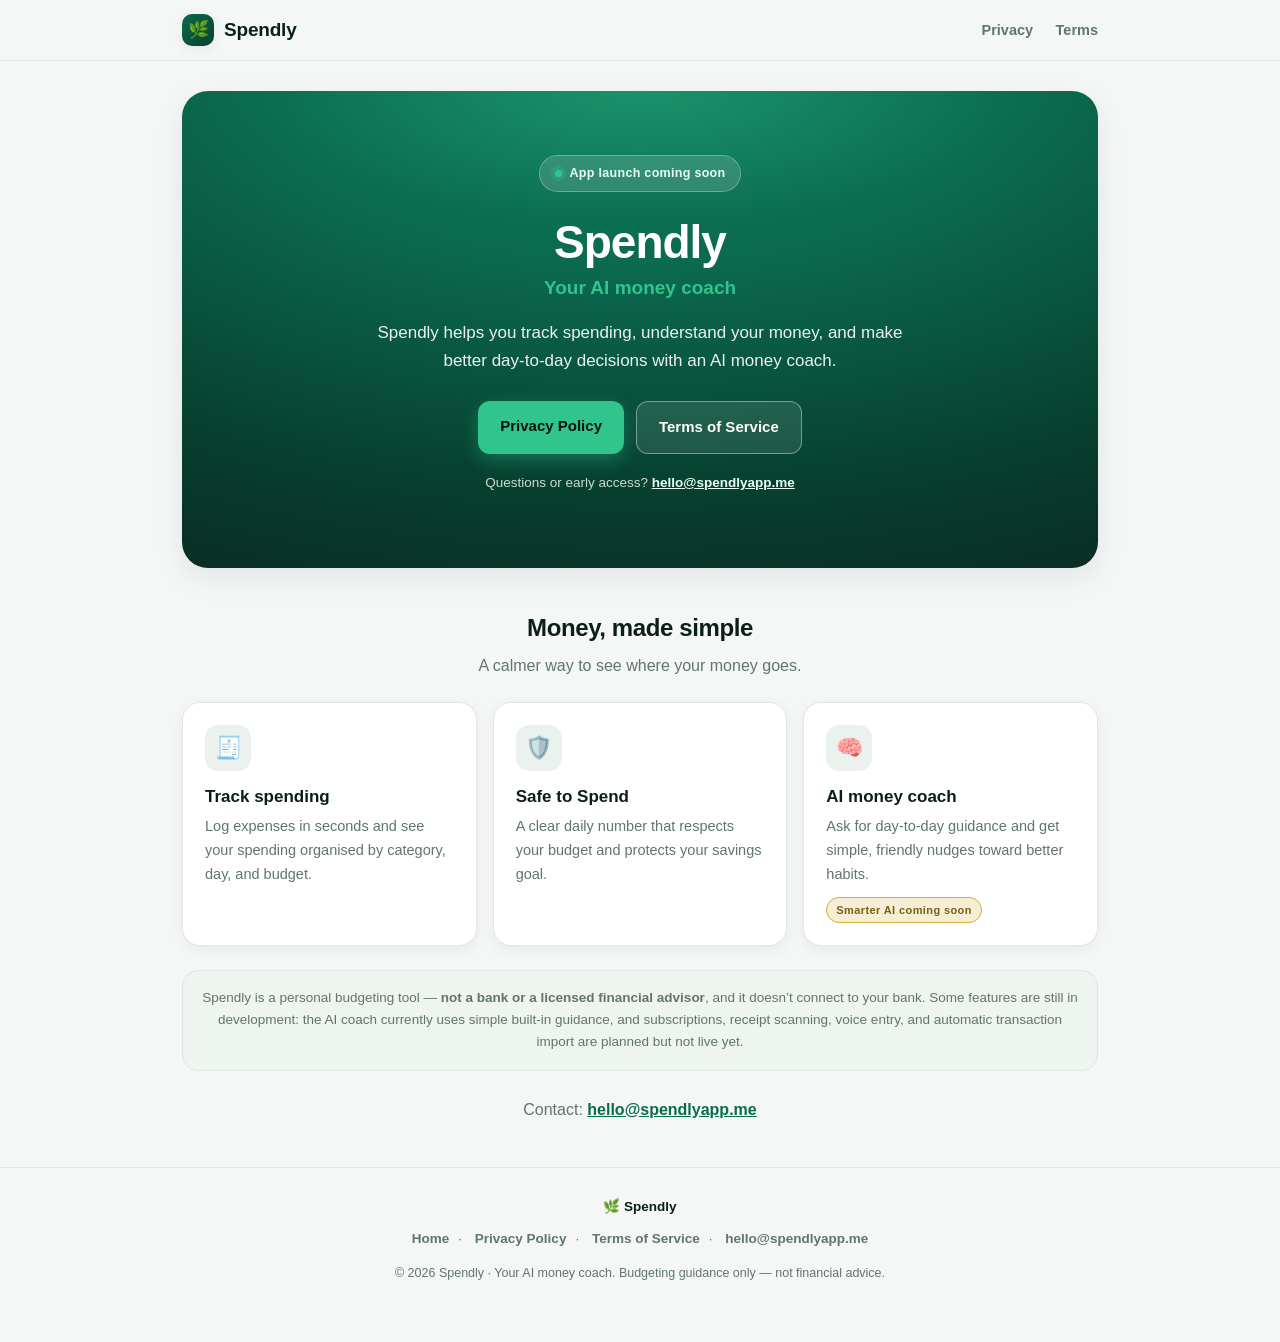
==== index.html @ e4d613c7 "Initial Spendly website" ====
<!DOCTYPE html>
<html lang="en">
<head>
  <meta charset="UTF-8" />
  <meta name="viewport" content="width=device-width, initial-scale=1" />
  <title>Spendly — Your AI money coach</title>
  <meta name="description" content="Spendly helps you track spending, understand your money, and make better day-to-day decisions with an AI money coach." />
  <meta name="theme-color" content="#07402f" />
  <link rel="stylesheet" href="/styles.css" />
</head>
<body>
  <header class="nav">
    <div class="nav-inner">
      <a class="brand" href="/"><span class="leaf">🌿</span> Spendly</a>
      <nav class="nav-links">
        <a href="/privacy/">Privacy</a>
        <a href="/terms/">Terms</a>
      </nav>
    </div>
  </header>

  <main class="wrap">
    <section class="hero">
      <span class="badge"><span class="dot"></span> App launch coming soon</span>
      <h1>Spendly</h1>
      <p class="tagline">Your AI money coach</p>
      <p class="lead">Spendly helps you track spending, understand your money, and make better day-to-day decisions with an AI money coach.</p>
      <div class="btn-row">
        <a class="btn btn-primary" href="/privacy/">Privacy Policy</a>
        <a class="btn btn-ghost" href="/terms/">Terms of Service</a>
      </div>
      <p class="notify">Questions or early access? <a href="mailto:hello@spendlyapp.me">hello@spendlyapp.me</a></p>
    </section>

    <div class="section-head">
      <h2>Money, made simple</h2>
      <p>A calmer way to see where your money goes.</p>
    </div>

    <section class="features">
      <div class="feature">
        <div class="icon">🧾</div>
        <h3>Track spending</h3>
        <p>Log expenses in seconds and see your spending organised by category, day, and budget.</p>
      </div>
      <div class="feature">
        <div class="icon">🛡️</div>
        <h3>Safe to Spend</h3>
        <p>A clear daily number that respects your budget and protects your savings goal.</p>
      </div>
      <div class="feature">
        <div class="icon">🧠</div>
        <h3>AI money coach</h3>
        <p>Ask for day-to-day guidance and get simple, friendly nudges toward better habits.</p>
        <span class="soon">Smarter AI coming soon</span>
      </div>
    </section>

    <p class="disclaimer">
      Spendly is a personal budgeting tool — <strong>not a bank or a licensed financial advisor</strong>, and it doesn’t connect to your bank.
      Some features are still in development: the AI coach currently uses simple built-in guidance, and subscriptions,
      receipt scanning, voice entry, and automatic transaction import are planned but not live yet.
    </p>

    <p class="contact-cta">
      Contact: <a href="mailto:hello@spendlyapp.me">hello@spendlyapp.me</a>
    </p>
  </main>

  <footer class="footer">
    <div class="f-brand">🌿 Spendly</div>
    <div class="f-links">
      <a href="/">Home</a>·
      <a href="/privacy/">Privacy Policy</a>·
      <a href="/terms/">Terms of Service</a>·
      <a href="mailto:hello@spendlyapp.me">hello@spendlyapp.me</a>
    </div>
    <p class="f-note">© 2026 Spendly · Your AI money coach. Budgeting guidance only — not financial advice.</p>
  </footer>
</body>
</html>
---- styles.css ----
/* Spendly website — plain CSS, no frameworks, no JS. Emerald/mint brand. */

:root {
  --bg: #f4f7f5;
  --bg-tint: #eef4f0;
  --card: #ffffff;
  --card2: #ebf1ed;
  --text: #0c1f17;
  --text-soft: #22332b;
  --muted: #61756b;
  --line: #e0e8e3;
  --primary: #0b6b4f;
  --deep: #07402f;
  --mint: #31c48d;
  --gold-soft: #f7eed6;
  --gold-bright: #d4af37;
  --shadow: 0 10px 30px rgba(12, 31, 23, 0.08);
  --shadow-sm: 0 4px 14px rgba(12, 31, 23, 0.06);
  --maxw: 960px;
  --readw: 720px;
}

* { box-sizing: border-box; }
html { -webkit-text-size-adjust: 100%; scroll-behavior: smooth; }

body {
  margin: 0;
  background: var(--bg);
  color: var(--text);
  font-family: -apple-system, BlinkMacSystemFont, "Segoe UI", Roboto, Helvetica, Arial, sans-serif;
  line-height: 1.65;
  font-size: 16px;
  -webkit-font-smoothing: antialiased;
}

a { color: var(--primary); }

.wrap { max-width: var(--maxw); margin: 0 auto; padding: 0 22px; }
.wrap-read { max-width: var(--readw); margin: 0 auto; padding: 0 22px; }

/* ---- Top nav ---- */
.nav {
  position: sticky;
  top: 0;
  z-index: 10;
  background: rgba(244, 247, 245, 0.86);
  backdrop-filter: saturate(140%) blur(8px);
  border-bottom: 1px solid var(--line);
}
.nav-inner {
  display: flex;
  align-items: center;
  justify-content: space-between;
  gap: 16px;
  padding: 14px 22px;
  max-width: var(--maxw);
  margin: 0 auto;
}
.brand {
  display: inline-flex;
  align-items: center;
  gap: 10px;
  font-weight: 800;
  font-size: 19px;
  color: var(--text);
  text-decoration: none;
  letter-spacing: -0.2px;
}
.brand .leaf {
  width: 32px;
  height: 32px;
  border-radius: 10px;
  background: linear-gradient(135deg, var(--primary), var(--deep));
  display: inline-flex;
  align-items: center;
  justify-content: center;
  font-size: 17px;
  box-shadow: var(--shadow-sm);
}
.nav-links a {
  margin-left: 18px;
  text-decoration: none;
  color: var(--muted);
  font-weight: 600;
  font-size: 14.5px;
}
.nav-links a:hover { color: var(--primary); }

/* ---- Hero ---- */
.hero {
  position: relative;
  overflow: hidden;
  background: radial-gradient(120% 120% at 50% -10%, #0e7a5b 0%, #0b6b4f 38%, #07402f 78%, #0a2e26 100%);
  color: #fff;
  border-radius: 26px;
  padding: 64px 30px 60px;
  text-align: center;
  margin: 30px 0 26px;
  box-shadow: var(--shadow);
}
.hero::after {
  content: "";
  position: absolute;
  inset: 0;
  background: radial-gradient(60% 40% at 50% 0%, rgba(49, 196, 141, 0.35), transparent 70%);
  pointer-events: none;
}
.hero > * { position: relative; z-index: 1; }
.badge {
  display: inline-flex;
  align-items: center;
  gap: 8px;
  background: rgba(255, 255, 255, 0.14);
  border: 1px solid rgba(255, 255, 255, 0.28);
  color: #eafff5;
  border-radius: 999px;
  padding: 7px 15px;
  font-size: 12.5px;
  font-weight: 700;
  letter-spacing: 0.3px;
  margin-bottom: 20px;
}
.badge .dot { width: 7px; height: 7px; border-radius: 50%; background: var(--mint); box-shadow: 0 0 0 4px rgba(49, 196, 141, 0.25); }
.hero h1 { font-size: 46px; line-height: 1.05; margin: 6px 0 6px; font-weight: 800; letter-spacing: -1px; }
.hero .tagline { color: var(--mint); font-weight: 700; font-size: 19px; margin: 0 0 16px; }
.hero .lead { color: rgba(255, 255, 255, 0.92); max-width: 560px; margin: 0 auto 26px; font-size: 17px; }

.btn-row { display: flex; gap: 12px; justify-content: center; flex-wrap: wrap; }
.btn {
  display: inline-block;
  text-decoration: none;
  font-weight: 700;
  border-radius: 12px;
  padding: 13px 22px;
  font-size: 15px;
  transition: transform 0.06s ease, opacity 0.15s ease;
}
.btn:active { transform: translateY(1px); }
.btn-primary { background: var(--mint); color: #04150e; box-shadow: 0 6px 18px rgba(49, 196, 141, 0.35); }
.btn-ghost { background: rgba(255, 255, 255, 0.1); color: #fff; border: 1px solid rgba(255, 255, 255, 0.4); }
.btn:hover { opacity: 0.94; }
.hero .notify { margin-top: 18px; font-size: 13.5px; color: rgba(255, 255, 255, 0.8); }
.hero .notify a { color: #eafff5; font-weight: 700; }

/* ---- Feature cards ---- */
.section-head { text-align: center; margin: 40px 0 6px; }
.section-head h2 { font-size: 24px; margin: 0; letter-spacing: -0.4px; }
.section-head p { color: var(--muted); margin: 6px 0 0; }

.features {
  display: grid;
  grid-template-columns: repeat(3, 1fr);
  gap: 16px;
  margin: 22px 0 10px;
}
.feature {
  background: var(--card);
  border: 1px solid var(--line);
  border-radius: 18px;
  padding: 22px;
  box-shadow: var(--shadow-sm);
}
.feature .icon {
  width: 46px;
  height: 46px;
  border-radius: 13px;
  background: var(--card2);
  display: flex;
  align-items: center;
  justify-content: center;
  font-size: 22px;
  margin-bottom: 12px;
}
.feature h3 { margin: 0 0 4px; font-size: 17px; }
.feature p { margin: 0; color: var(--muted); font-size: 14.5px; }
.feature .soon {
  display: inline-block;
  margin-top: 10px;
  font-size: 11px;
  font-weight: 800;
  letter-spacing: 0.4px;
  color: #7a5f12;
  background: var(--gold-soft);
  border: 1px solid var(--gold-bright);
  border-radius: 999px;
  padding: 3px 9px;
}

/* ---- Honesty / disclaimer strip ---- */
.disclaimer {
  background: var(--bg-tint);
  border: 1px solid var(--line);
  border-radius: 16px;
  padding: 16px 18px;
  margin: 24px 0;
  color: var(--muted);
  font-size: 13.5px;
  text-align: center;
}

.contact-cta { text-align: center; color: var(--muted); margin: 26px 0 10px; }
.contact-cta a { font-weight: 700; }

/* ---- Legal pages ---- */
.legal { padding-top: 8px; }
.legal .page-head {
  text-align: center;
  padding: 26px 0 6px;
}
.legal h1 { font-size: 30px; margin: 8px 0 2px; letter-spacing: -0.5px; }
.legal h2 { font-size: 20px; margin: 32px 0 6px; letter-spacing: -0.2px; }
.legal h3 { font-size: 16.5px; margin: 22px 0 4px; color: var(--text); }
.legal p, .legal li { color: var(--text-soft); }
.legal ul { padding-left: 20px; }
.legal li { margin: 5px 0; }
.legal .meta { color: var(--muted); font-size: 14.5px; margin: 2px 0; }
.legal .divider { height: 1px; background: var(--line); border: 0; margin: 22px 0 6px; }

.draft-note {
  background: var(--gold-soft);
  border: 1px solid var(--gold-bright);
  color: #3a2e08;
  border-radius: 12px;
  padding: 12px 14px;
  font-weight: 700;
  font-size: 14px;
  margin: 16px auto 4px;
  max-width: var(--readw);
  text-align: center;
}
.back-link { display: inline-block; margin: 6px 0 2px; color: var(--primary); font-weight: 700; text-decoration: none; font-size: 14px; }
.back-link:hover { text-decoration: underline; }

/* ---- Footer ---- */
.footer {
  border-top: 1px solid var(--line);
  margin-top: 44px;
  padding: 28px 22px 46px;
  text-align: center;
  color: var(--muted);
  font-size: 13.5px;
}
.footer .f-brand { font-weight: 800; color: var(--text); }
.footer .f-links { margin-top: 10px; }
.footer .f-links a { color: var(--muted); text-decoration: none; margin: 0 9px; font-weight: 600; }
.footer .f-links a:hover { color: var(--primary); }
.footer .f-note { margin-top: 12px; font-size: 12.5px; color: var(--muted); max-width: 560px; margin-left: auto; margin-right: auto; }

/* ---- Responsive ---- */
@media (max-width: 720px) {
  .features { grid-template-columns: 1fr; }
  .hero { padding: 48px 22px 44px; border-radius: 20px; }
  .hero h1 { font-size: 36px; }
  .hero .lead { font-size: 16px; }
  body { font-size: 15.5px; }
  .nav-links a { margin-left: 14px; font-size: 13.5px; }
}

/* ---- Dark mode ---- */
@media (prefers-color-scheme: dark) {
  :root {
    --bg: #090e0b;
    --bg-tint: #101812;
    --card: #121b15;
    --card2: #1b2820;
    --text: #edf5ef;
    --text-soft: #d7e3dc;
    --muted: #8ca295;
    --line: #233227;
    --primary: #2bd48f;
    --shadow: 0 10px 30px rgba(0, 0, 0, 0.4);
    --shadow-sm: 0 4px 14px rgba(0, 0, 0, 0.3);
  }
  .nav { background: rgba(9, 14, 11, 0.86); }
  .draft-note { background: #2c2310; border-color: #efcb6b; color: #f3e6c4; }
  .feature .soon { color: #f3e6c4; background: #2c2310; border-color: #efcb6b; }
  .btn-primary { color: #04150e; }
}
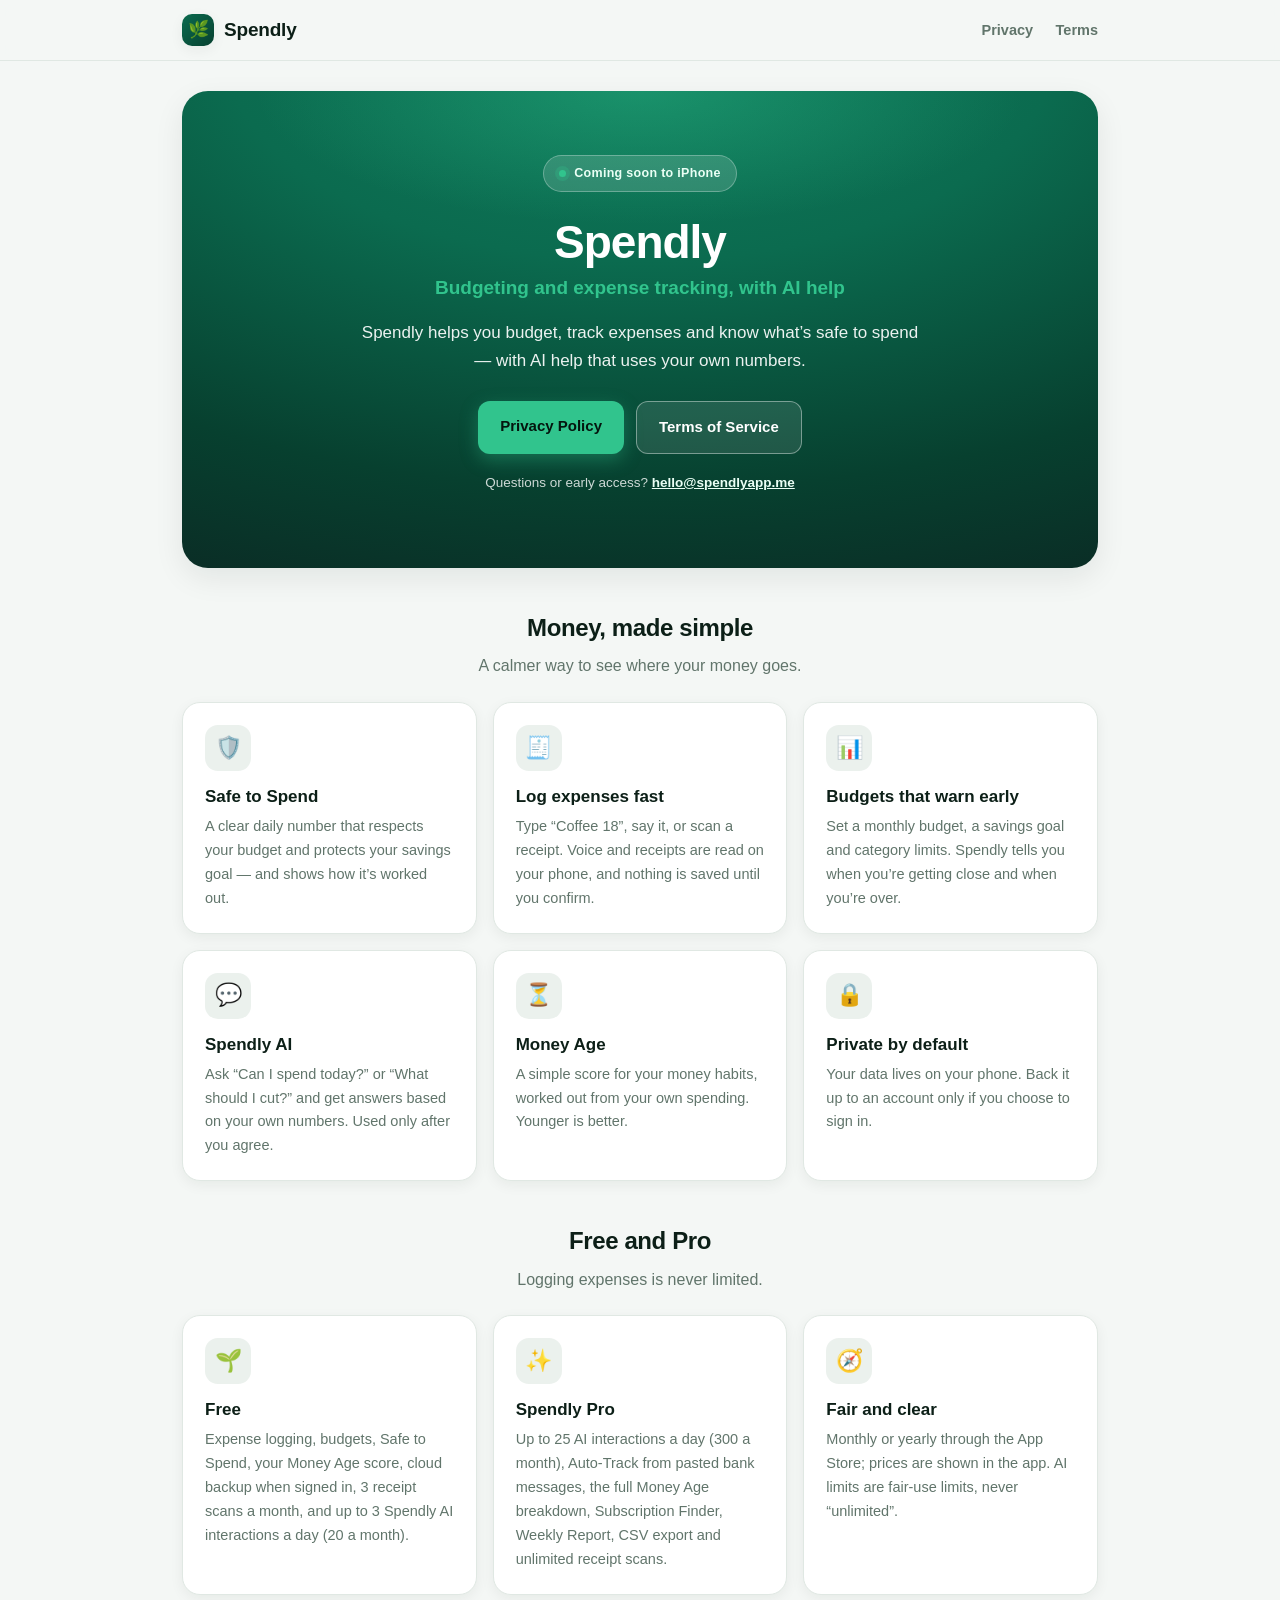
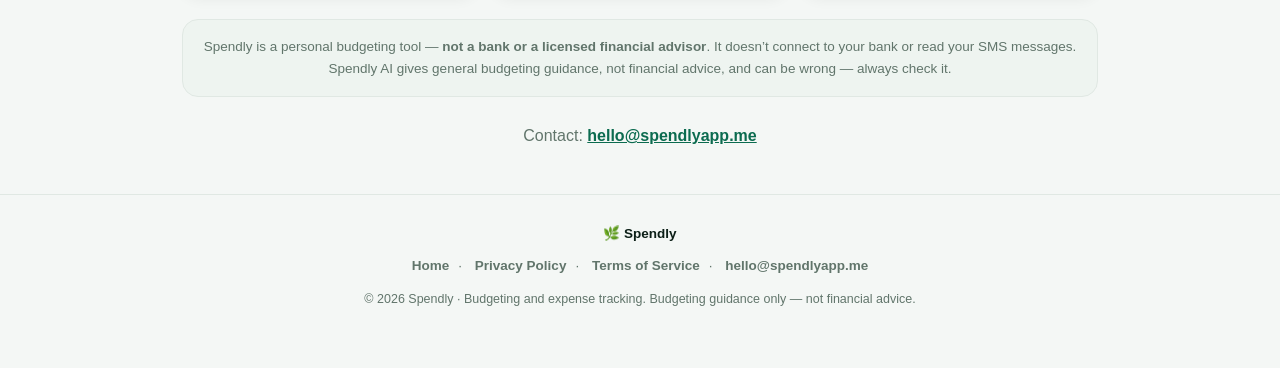
==== commit cfabc34c: "docs(site): match privacy, terms and homepage to app build 21 Reconciles the unpublished on-device V" ====
--- a/index.html
+++ b/index.html
@@ -3,8 +3,8 @@
 <head>
   <meta charset="UTF-8" />
   <meta name="viewport" content="width=device-width, initial-scale=1" />
-  <title>Spendly — Your AI money coach</title>
-  <meta name="description" content="Spendly helps you track spending, understand your money, and make better day-to-day decisions with an AI money coach." />
+  <title>Spendly — Budgeting and expense tracking, with AI help</title>
+  <meta name="description" content="Spendly helps you budget, track expenses and know what’s safe to spend — with AI help that uses your own numbers." />
   <meta name="theme-color" content="#07402f" />
   <link rel="stylesheet" href="/styles.css" />
 </head>
@@ -13,21 +13,21 @@
     <div class="nav-inner">
       <a class="brand" href="/"><span class="leaf">🌿</span> Spendly</a>
       <nav class="nav-links">
-        <a href="/privacy/">Privacy</a>
-        <a href="/terms/">Terms</a>
+        <a href="/privacy">Privacy</a>
+        <a href="/terms">Terms</a>
       </nav>
     </div>
   </header>
 
   <main class="wrap">
     <section class="hero">
-      <span class="badge"><span class="dot"></span> App launch coming soon</span>
+      <span class="badge"><span class="dot"></span> Coming soon to iPhone</span>
       <h1>Spendly</h1>
-      <p class="tagline">Your AI money coach</p>
-      <p class="lead">Spendly helps you track spending, understand your money, and make better day-to-day decisions with an AI money coach.</p>
+      <p class="tagline">Budgeting and expense tracking, with AI help</p>
+      <p class="lead">Spendly helps you budget, track expenses and know what’s safe to spend — with AI help that uses your own numbers.</p>
       <div class="btn-row">
-        <a class="btn btn-primary" href="/privacy/">Privacy Policy</a>
-        <a class="btn btn-ghost" href="/terms/">Terms of Service</a>
+        <a class="btn btn-primary" href="/privacy">Privacy Policy</a>
+        <a class="btn btn-ghost" href="/terms">Terms of Service</a>
       </div>
       <p class="notify">Questions or early access? <a href="mailto:hello@spendlyapp.me">hello@spendlyapp.me</a></p>
     </section>
@@ -39,27 +39,63 @@
 
     <section class="features">
       <div class="feature">
-        <div class="icon">🧾</div>
-        <h3>Track spending</h3>
-        <p>Log expenses in seconds and see your spending organised by category, day, and budget.</p>
+        <div class="icon">🛡️</div>
+        <h3>Safe to Spend</h3>
+        <p>A clear daily number that respects your budget and protects your savings goal — and shows how it’s worked out.</p>
       </div>
       <div class="feature">
-        <div class="icon">🛡️</div>
-        <h3>Safe to Spend</h3>
-        <p>A clear daily number that respects your budget and protects your savings goal.</p>
+        <div class="icon">🧾</div>
+        <h3>Log expenses fast</h3>
+        <p>Type “Coffee 18”, say it, or scan a receipt. Voice and receipts are read on your phone, and nothing is saved until you confirm.</p>
       </div>
       <div class="feature">
-        <div class="icon">🧠</div>
-        <h3>AI money coach</h3>
-        <p>Ask for day-to-day guidance and get simple, friendly nudges toward better habits.</p>
-        <span class="soon">Smarter AI coming soon</span>
+        <div class="icon">📊</div>
+        <h3>Budgets that warn early</h3>
+        <p>Set a monthly budget, a savings goal and category limits. Spendly tells you when you’re getting close and when you’re over.</p>
+      </div>
+      <div class="feature">
+        <div class="icon">💬</div>
+        <h3>Spendly AI</h3>
+        <p>Ask “Can I spend today?” or “What should I cut?” and get answers based on your own numbers. Used only after you agree.</p>
+      </div>
+      <div class="feature">
+        <div class="icon">⏳</div>
+        <h3>Money Age</h3>
+        <p>A simple score for your money habits, worked out from your own spending. Younger is better.</p>
+      </div>
+      <div class="feature">
+        <div class="icon">🔒</div>
+        <h3>Private by default</h3>
+        <p>Your data lives on your phone. Back it up to an account only if you choose to sign in.</p>
+      </div>
+    </section>
+
+    <div class="section-head">
+      <h2>Free and Pro</h2>
+      <p>Logging expenses is never limited.</p>
+    </div>
+
+    <section class="features">
+      <div class="feature">
+        <div class="icon">🌱</div>
+        <h3>Free</h3>
+        <p>Expense logging, budgets, Safe to Spend, your Money Age score, cloud backup when signed in, 3 receipt scans a month, and up to 3 Spendly AI interactions a day (20 a month).</p>
+      </div>
+      <div class="feature">
+        <div class="icon">✨</div>
+        <h3>Spendly Pro</h3>
+        <p>Up to 25 AI interactions a day (300 a month), Auto-Track from pasted bank messages, the full Money Age breakdown, Subscription Finder, Weekly Report, CSV export and unlimited receipt scans.</p>
+      </div>
+      <div class="feature">
+        <div class="icon">🧭</div>
+        <h3>Fair and clear</h3>
+        <p>Monthly or yearly through the App Store; prices are shown in the app. AI limits are fair-use limits, never “unlimited”.</p>
       </div>
     </section>
 
     <p class="disclaimer">
-      Spendly is a personal budgeting tool — <strong>not a bank or a licensed financial advisor</strong>, and it doesn’t connect to your bank.
-      Some features are still in development: the AI coach currently uses simple built-in guidance, and subscriptions,
-      receipt scanning, voice entry, and automatic transaction import are planned but not live yet.
+      Spendly is a personal budgeting tool — <strong>not a bank or a licensed financial advisor</strong>. It doesn’t connect to your bank or read your SMS messages.
+      Spendly AI gives general budgeting guidance, not financial advice, and can be wrong — always check it.
     </p>
 
     <p class="contact-cta">
@@ -71,11 +107,11 @@
     <div class="f-brand">🌿 Spendly</div>
     <div class="f-links">
       <a href="/">Home</a>·
-      <a href="/privacy/">Privacy Policy</a>·
-      <a href="/terms/">Terms of Service</a>·
+      <a href="/privacy">Privacy Policy</a>·
+      <a href="/terms">Terms of Service</a>·
       <a href="mailto:hello@spendlyapp.me">hello@spendlyapp.me</a>
     </div>
-    <p class="f-note">© 2026 Spendly · Your AI money coach. Budgeting guidance only — not financial advice.</p>
+    <p class="f-note">© 2026 Spendly · Budgeting and expense tracking. Budgeting guidance only — not financial advice.</p>
   </footer>
 </body>
 </html>
